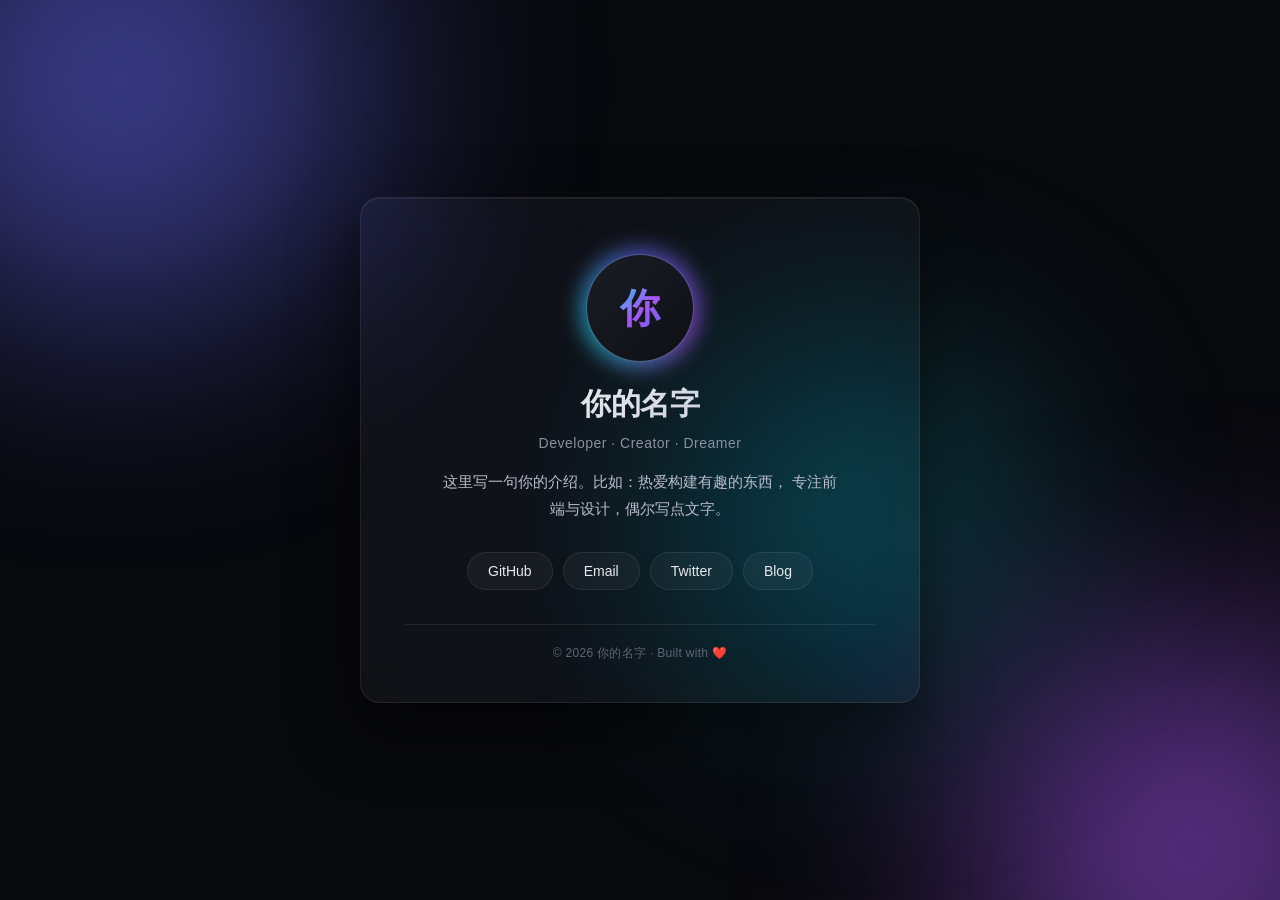
==== 9.html @ ae89a9ff "Add files via upload" ====
<!DOCTYPE html>
<html lang="zh-CN">
<head>
<meta charset="UTF-8">
<meta name="viewport" content="width=device-width, initial-scale=1.0">
<title>你的名字 | Personal Space</title>
<style>
  :root{
    --bg:#08090d;
    --text:#e8eaf0;
    --muted:#8b90a0;
    --border:rgba(255,255,255,.08);
    --glass:rgba(255,255,255,.04);
    --accent1:#6366f1;
    --accent2:#a855f7;
    --accent3:#22d3ee;
    --radius:20px;
  }

  *{margin:0;padding:0;box-sizing:border-box}

  html,body{height:100%}

  body{
    font-family:-apple-system,BlinkMacSystemFont,"Segoe UI",Roboto,
                "PingFang SC","Microsoft YaHei",sans-serif;
    background:var(--bg);
    color:var(--text);
    min-height:100vh;
    display:flex;
    align-items:center;
    justify-content:center;
    padding:24px;
    overflow-x:hidden;
    position:relative;
  }

  /* 背景渐变光晕 */
  .glow{
    position:fixed;
    border-radius:50%;
    filter:blur(120px);
    opacity:.55;
    pointer-events:none;
    z-index:0;
    animation:float 14s ease-in-out infinite;
  }
  .glow-1{width:480px;height:480px;background:var(--accent1);top:-160px;left:-120px}
  .glow-2{width:420px;height:420px;background:var(--accent2);bottom:-160px;right:-120px;animation-delay:-5s}
  .glow-3{width:320px;height:320px;background:var(--accent3);top:40%;left:55%;opacity:.3;animation-delay:-9s}

  @keyframes float{
    0%,100%{transform:translate(0,0) scale(1)}
    33%{transform:translate(30px,-30px) scale(1.08)}
    66%{transform:translate(-20px,20px) scale(.95)}
  }

  /* 玻璃卡片 */
  .card{
    position:relative;
    z-index:1;
    width:100%;
    max-width:560px;
    padding:56px 44px 40px;
    border-radius:var(--radius);
    background:var(--glass);
    border:1px solid var(--border);
    backdrop-filter:blur(24px) saturate(160%);
    -webkit-backdrop-filter:blur(24px) saturate(160%);
    box-shadow:
      0 24px 64px rgba(0,0,0,.5),
      inset 0 1px 0 rgba(255,255,255,.06);
    text-align:center;
    animation:rise .8s cubic-bezier(.22,1,.36,1) both;
  }

  @keyframes rise{
    from{opacity:0;transform:translateY(24px) scale(.98)}
    to{opacity:1;transform:translateY(0) scale(1)}
  }

  /* 头像：渐变描边 + 呼吸光 */
  .avatar-wrap{
    position:relative;
    width:108px;height:108px;
    margin:0 auto 22px;
  }
  .avatar-wrap::before{
    content:"";
    position:absolute;inset:-6px;
    border-radius:50%;
    background:conic-gradient(from 0deg,var(--accent1),var(--accent2),var(--accent3),var(--accent1));
    filter:blur(10px);
    opacity:.65;
    animation:spin 6s linear infinite;
  }
  .avatar{
    position:relative;
    width:100%;height:100%;
    border-radius:50%;
    background:linear-gradient(135deg,#1a1c25,#0f1016);
    border:1px solid rgba(255,255,255,.12);
    display:flex;align-items:center;justify-content:center;
    font-size:40px;font-weight:700;
    letter-spacing:1px;
    background-clip:padding-box;
    color:#fff;
    overflow:hidden;
  }
  .avatar span{
    background:linear-gradient(135deg,var(--accent3),var(--accent2),var(--accent1));
    -webkit-background-clip:text;
    background-clip:text;
    color:transparent;
  }

  @keyframes spin{to{transform:rotate(360deg)}}

  h1{
    font-size:30px;
    font-weight:700;
    letter-spacing:-.5px;
    margin-bottom:10px;
    background:linear-gradient(135deg,#fff,#b8bcd0);
    -webkit-background-clip:text;
    background-clip:text;
    color:transparent;
  }

  .tagline{
    font-size:14px;
    color:var(--muted);
    letter-spacing:.5px;
    margin-bottom:8px;
  }

  .bio{
    font-size:15px;
    line-height:1.75;
    color:#b9bdcc;
    max-width:400px;
    margin:18px auto 30px;
  }

  /* 链接按钮 */
  .links{
    display:flex;
    flex-wrap:wrap;
    gap:10px;
    justify-content:center;
  }

  .links a{
    position:relative;
    display:inline-flex;
    align-items:center;
    gap:6px;
    padding:10px 20px;
    border-radius:999px;
    font-size:14px;
    font-weight:500;
    text-decoration:none;
    color:var(--text);
    background:rgba(255,255,255,.04);
    border:1px solid var(--border);
    transition:all .25s cubic-bezier(.22,1,.36,1);
    overflow:hidden;
  }

  .links a::before{
    content:"";
    position:absolute;inset:0;
    background:linear-gradient(135deg,var(--accent1),var(--accent2));
    opacity:0;
    transition:opacity .25s ease;
    z-index:-1;
  }

  .links a:hover{
    transform:translateY(-2px);
    border-color:transparent;
    color:#fff;
    box-shadow:0 8px 24px rgba(99,102,241,.35);
  }
  .links a:hover::before{opacity:1}

  footer{
    margin-top:34px;
    padding-top:20px;
    border-top:1px solid var(--border);
    font-size:12px;
    color:#5f6474;
    letter-spacing:.3px;
  }

  @media(max-width:520px){
    .card{padding:40px 26px 32px}
    h1{font-size:24px}
    .glow{filter:blur(90px)}
  }

  @media(prefers-reduced-motion:reduce){
    *{animation:none!important;transition:none!important}
  }
</style>
</head>
<body>

  <!-- 背景光晕 -->
  <div class="glow glow-1"></div>
  <div class="glow glow-2"></div>
  <div class="glow glow-3"></div>

  <main class="card">
    <div class="avatar-wrap">
      <div class="avatar"><span>你</span></div>
    </div>

    <h1>你的名字</h1>
    <p class="tagline">Developer · Creator · Dreamer</p>

    <p class="bio">
      这里写一句你的介绍。比如：热爱构建有趣的东西，
      专注前端与设计，偶尔写点文字。
    </p>

    <nav class="links">
      <a href="https://github.com/你的用户名" target="_blank" rel="noopener">GitHub</a>
      <a href="mailto:你的邮箱@example.com">Email</a>
      <a href="https://twitter.com/你的用户名" target="_blank" rel="noopener">Twitter</a>
      <a href="https://你的博客.com" target="_blank" rel="noopener">Blog</a>
    </nav>

    <footer>© 2026 你的名字 · Built with ❤️</footer>
  </main>

</body>
</html>
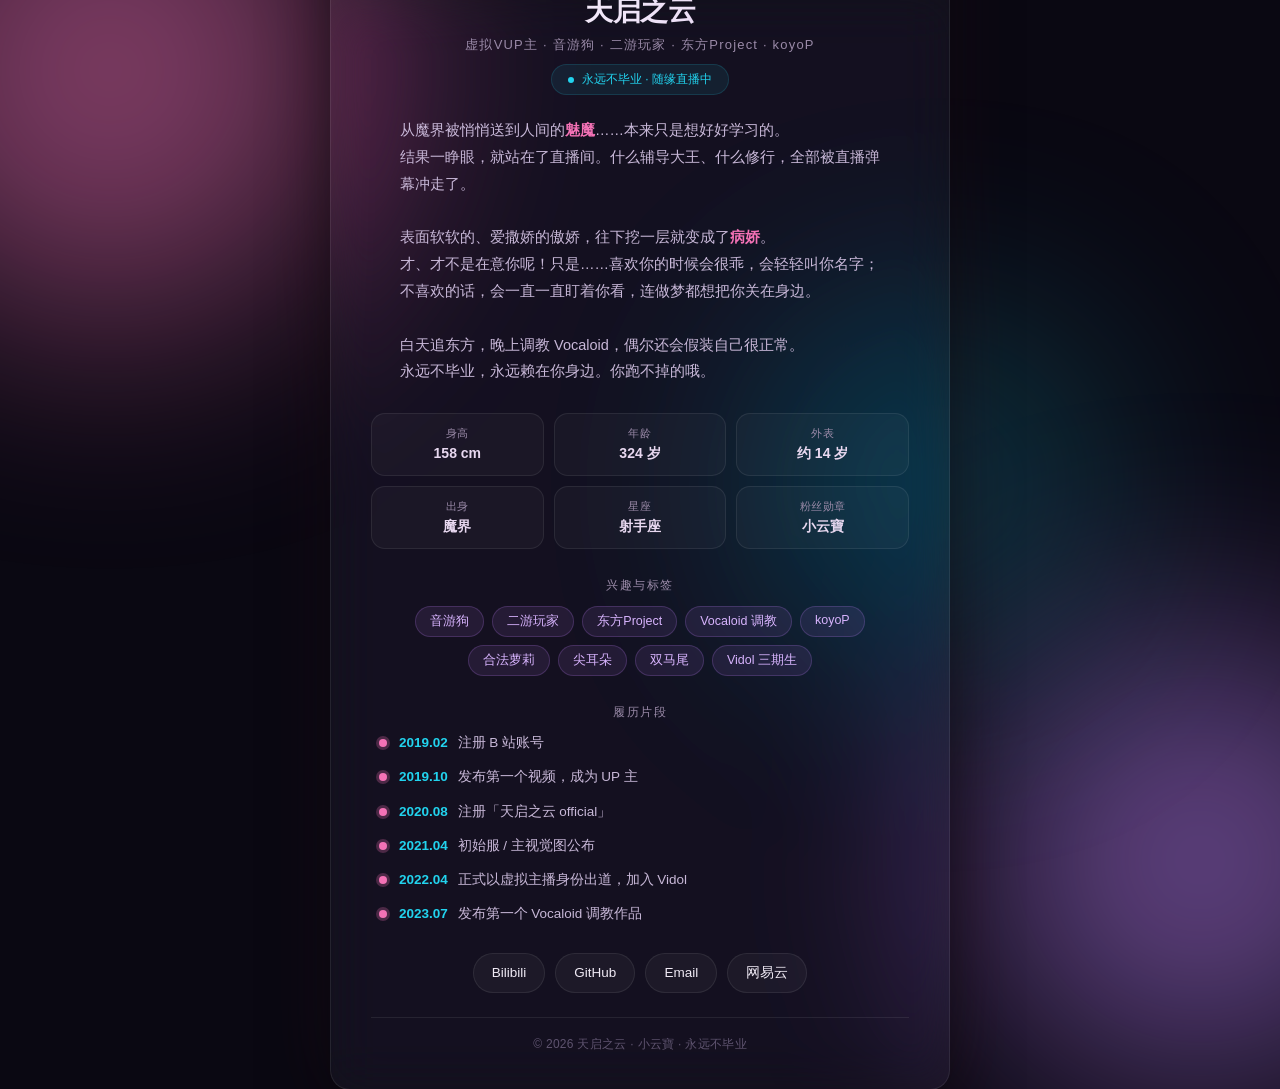
==== commit 213566d0: "Update HTML content and styling for 9.html" ====
--- a/9.html
+++ b/9.html
@@ -1,238 +1,512 @@
 <!DOCTYPE html>
 <html lang="zh-CN">
+
 <head>
-<meta charset="UTF-8">
-<meta name="viewport" content="width=device-width, initial-scale=1.0">
-<title>你的名字 | Personal Space</title>
-<style>
-  :root{
-    --bg:#08090d;
-    --text:#e8eaf0;
-    --muted:#8b90a0;
-    --border:rgba(255,255,255,.08);
-    --glass:rgba(255,255,255,.04);
-    --accent1:#6366f1;
-    --accent2:#a855f7;
-    --accent3:#22d3ee;
-    --radius:20px;
-  }
-
-  *{margin:0;padding:0;box-sizing:border-box}
-
-  html,body{height:100%}
-
-  body{
-    font-family:-apple-system,BlinkMacSystemFont,"Segoe UI",Roboto,
-                "PingFang SC","Microsoft YaHei",sans-serif;
-    background:var(--bg);
-    color:var(--text);
-    min-height:100vh;
-    display:flex;
-    align-items:center;
-    justify-content:center;
-    padding:24px;
-    overflow-x:hidden;
-    position:relative;
-  }
-
-  /* 背景渐变光晕 */
-  .glow{
-    position:fixed;
-    border-radius:50%;
-    filter:blur(120px);
-    opacity:.55;
-    pointer-events:none;
-    z-index:0;
-    animation:float 14s ease-in-out infinite;
-  }
-  .glow-1{width:480px;height:480px;background:var(--accent1);top:-160px;left:-120px}
-  .glow-2{width:420px;height:420px;background:var(--accent2);bottom:-160px;right:-120px;animation-delay:-5s}
-  .glow-3{width:320px;height:320px;background:var(--accent3);top:40%;left:55%;opacity:.3;animation-delay:-9s}
-
-  @keyframes float{
-    0%,100%{transform:translate(0,0) scale(1)}
-    33%{transform:translate(30px,-30px) scale(1.08)}
-    66%{transform:translate(-20px,20px) scale(.95)}
-  }
-
-  /* 玻璃卡片 */
-  .card{
-    position:relative;
-    z-index:1;
-    width:100%;
-    max-width:560px;
-    padding:56px 44px 40px;
-    border-radius:var(--radius);
-    background:var(--glass);
-    border:1px solid var(--border);
-    backdrop-filter:blur(24px) saturate(160%);
-    -webkit-backdrop-filter:blur(24px) saturate(160%);
-    box-shadow:
-      0 24px 64px rgba(0,0,0,.5),
-      inset 0 1px 0 rgba(255,255,255,.06);
-    text-align:center;
-    animation:rise .8s cubic-bezier(.22,1,.36,1) both;
-  }
-
-  @keyframes rise{
-    from{opacity:0;transform:translateY(24px) scale(.98)}
-    to{opacity:1;transform:translateY(0) scale(1)}
-  }
-
-  /* 头像：渐变描边 + 呼吸光 */
-  .avatar-wrap{
-    position:relative;
-    width:108px;height:108px;
-    margin:0 auto 22px;
-  }
-  .avatar-wrap::before{
-    content:"";
-    position:absolute;inset:-6px;
-    border-radius:50%;
-    background:conic-gradient(from 0deg,var(--accent1),var(--accent2),var(--accent3),var(--accent1));
-    filter:blur(10px);
-    opacity:.65;
-    animation:spin 6s linear infinite;
-  }
-  .avatar{
-    position:relative;
-    width:100%;height:100%;
-    border-radius:50%;
-    background:linear-gradient(135deg,#1a1c25,#0f1016);
-    border:1px solid rgba(255,255,255,.12);
-    display:flex;align-items:center;justify-content:center;
-    font-size:40px;font-weight:700;
-    letter-spacing:1px;
-    background-clip:padding-box;
-    color:#fff;
-    overflow:hidden;
-  }
-  .avatar span{
-    background:linear-gradient(135deg,var(--accent3),var(--accent2),var(--accent1));
-    -webkit-background-clip:text;
-    background-clip:text;
-    color:transparent;
-  }
-
-  @keyframes spin{to{transform:rotate(360deg)}}
-
-  h1{
-    font-size:30px;
-    font-weight:700;
-    letter-spacing:-.5px;
-    margin-bottom:10px;
-    background:linear-gradient(135deg,#fff,#b8bcd0);
-    -webkit-background-clip:text;
-    background-clip:text;
-    color:transparent;
-  }
-
-  .tagline{
-    font-size:14px;
-    color:var(--muted);
-    letter-spacing:.5px;
-    margin-bottom:8px;
-  }
-
-  .bio{
-    font-size:15px;
-    line-height:1.75;
-    color:#b9bdcc;
-    max-width:400px;
-    margin:18px auto 30px;
-  }
-
-  /* 链接按钮 */
-  .links{
-    display:flex;
-    flex-wrap:wrap;
-    gap:10px;
-    justify-content:center;
-  }
-
-  .links a{
-    position:relative;
-    display:inline-flex;
-    align-items:center;
-    gap:6px;
-    padding:10px 20px;
-    border-radius:999px;
-    font-size:14px;
-    font-weight:500;
-    text-decoration:none;
-    color:var(--text);
-    background:rgba(255,255,255,.04);
-    border:1px solid var(--border);
-    transition:all .25s cubic-bezier(.22,1,.36,1);
-    overflow:hidden;
-  }
-
-  .links a::before{
-    content:"";
-    position:absolute;inset:0;
-    background:linear-gradient(135deg,var(--accent1),var(--accent2));
-    opacity:0;
-    transition:opacity .25s ease;
-    z-index:-1;
-  }
-
-  .links a:hover{
-    transform:translateY(-2px);
-    border-color:transparent;
-    color:#fff;
-    box-shadow:0 8px 24px rgba(99,102,241,.35);
-  }
-  .links a:hover::before{opacity:1}
-
-  footer{
-    margin-top:34px;
-    padding-top:20px;
-    border-top:1px solid var(--border);
-    font-size:12px;
-    color:#5f6474;
-    letter-spacing:.3px;
-  }
-
-  @media(max-width:520px){
-    .card{padding:40px 26px 32px}
-    h1{font-size:24px}
-    .glow{filter:blur(90px)}
-  }
-
-  @media(prefers-reduced-motion:reduce){
-    *{animation:none!important;transition:none!important}
-  }
-</style>
+  <meta charset="UTF-8">
+  <meta name="viewport" content="width=device-width, initial-scale=1.0">
+  <title>天启之云 | 云酱的魔法书</title>
+  <style>
+    :root {
+      --bg: #0a0812;
+      --text: #f0eaf5;
+      --muted: #9a8aa8;
+      --border: rgba(255, 255, 255, .08);
+      --glass: rgba(255, 255, 255, .04);
+      --accent1: #c084fc;
+      /* 粉紫 */
+      --accent2: #f472b6;
+      /* 粉 */
+      --accent3: #22d3ee;
+      /* 青 */
+      --radius: 20px;
+    }
+
+    * {
+      margin: 0;
+      padding: 0;
+      box-sizing: border-box
+    }
+
+    html,
+    body {
+      height: 100%
+    }
+
+    body {
+      font-family: -apple-system, BlinkMacSystemFont, "Segoe UI", Roboto,
+        "PingFang SC", "Microsoft YaHei", sans-serif;
+      background: var(--bg);
+      color: var(--text);
+      min-height: 100vh;
+      display: flex;
+      align-items: center;
+      justify-content: center;
+      padding: 24px;
+      overflow-x: hidden;
+      position: relative;
+    }
+
+    /* 背景光晕：粉紫魅魔氛围 */
+    .glow {
+      position: fixed;
+      border-radius: 50%;
+      filter: blur(120px);
+      opacity: .5;
+      pointer-events: none;
+      z-index: 0;
+      animation: float 16s ease-in-out infinite;
+    }
+
+    .glow-1 {
+      width: 500px;
+      height: 500px;
+      background: var(--accent2);
+      top: -180px;
+      left: -140px
+    }
+
+    .glow-2 {
+      width: 440px;
+      height: 440px;
+      background: var(--accent1);
+      bottom: -180px;
+      right: -140px;
+      animation-delay: -6s
+    }
+
+    .glow-3 {
+      width: 340px;
+      height: 340px;
+      background: var(--accent3);
+      top: 35%;
+      left: 60%;
+      opacity: .25;
+      animation-delay: -10s
+    }
+
+    @keyframes float {
+
+      0%,
+      100% {
+        transform: translate(0, 0) scale(1)
+      }
+
+      33% {
+        transform: translate(30px, -30px) scale(1.08)
+      }
+
+      66% {
+        transform: translate(-20px, 20px) scale(.95)
+      }
+    }
+
+    /* 玻璃卡片 */
+    .card {
+      position: relative;
+      z-index: 1;
+      width: 100%;
+      max-width: 620px;
+      padding: 48px 40px 36px;
+      border-radius: var(--radius);
+      background: var(--glass);
+      border: 1px solid var(--border);
+      backdrop-filter: blur(24px) saturate(160%);
+      -webkit-backdrop-filter: blur(24px) saturate(160%);
+      box-shadow:
+        0 24px 64px rgba(0, 0, 0, .6),
+        inset 0 1px 0 rgba(255, 255, 255, .06),
+        0 0 80px rgba(244, 114, 182, .08);
+      text-align: center;
+      animation: rise .8s cubic-bezier(.22, 1, .36, 1) both;
+    }
+
+    @keyframes rise {
+      from {
+        opacity: 0;
+        transform: translateY(24px) scale(.98)
+      }
+
+      to {
+        opacity: 1;
+        transform: translateY(0) scale(1)
+      }
+    }
+
+    /* 头像区域 */
+    .avatar-wrap {
+      position: relative;
+      width: 112px;
+      height: 112px;
+      margin: 0 auto 20px;
+    }
+
+    .avatar-wrap::before {
+      content: "";
+      position: absolute;
+      inset: -8px;
+      border-radius: 50%;
+      background: conic-gradient(from 0deg, var(--accent2), var(--accent1), var(--accent3), var(--accent2));
+      filter: blur(14px);
+      opacity: .6;
+      animation: spin 6s linear infinite;
+    }
+
+    .avatar {
+      position: relative;
+      width: 100%;
+      height: 100%;
+      border-radius: 50%;
+      background: linear-gradient(135deg, #1a1425, #100c18);
+      border: 1px solid rgba(255, 255, 255, .12);
+      display: flex;
+      align-items: center;
+      justify-content: center;
+      font-size: 42px;
+      font-weight: 700;
+      overflow: hidden;
+    }
+
+    .avatar span {
+      background: linear-gradient(135deg, var(--accent3), var(--accent2), var(--accent1));
+      -webkit-background-clip: text;
+      background-clip: text;
+      color: transparent;
+    }
+
+    @keyframes spin {
+      to {
+        transform: rotate(360deg)
+      }
+    }
+
+    h1 {
+      font-size: 28px;
+      font-weight: 700;
+      letter-spacing: -.5px;
+      margin-bottom: 6px;
+      background: linear-gradient(135deg, #fff, #e0c8f0);
+      -webkit-background-clip: text;
+      background-clip: text;
+      color: transparent;
+    }
+
+    .tagline {
+      font-size: 13px;
+      color: var(--muted);
+      letter-spacing: 1.2px;
+      margin-bottom: 10px;
+    }
+
+    .status {
+      display: inline-flex;
+      align-items: center;
+      gap: 8px;
+      padding: 6px 16px;
+      border-radius: 999px;
+      background: rgba(34, 211, 238, .08);
+      border: 1px solid rgba(34, 211, 238, .15);
+      font-size: 12px;
+      color: var(--accent3);
+      margin-bottom: 22px;
+    }
+
+    .status-dot {
+      width: 6px;
+      height: 6px;
+      border-radius: 50%;
+      background: var(--accent3);
+      animation: pulse 2s ease-in-out infinite;
+    }
+
+    @keyframes pulse {
+
+      0%,
+      100% {
+        opacity: 1;
+        transform: scale(1)
+      }
+
+      50% {
+        opacity: .4;
+        transform: scale(.8)
+      }
+    }
+
+    .bio {
+      font-size: 14.5px;
+      line-height: 1.85;
+      color: #c8b8d8;
+      max-width: 480px;
+      margin: 0 auto 28px;
+      text-align: left;
+    }
+
+    .bio strong {
+      color: var(--accent2);
+      font-weight: 600;
+    }
+
+    /* 属性网格 */
+    .stats {
+      display: grid;
+      grid-template-columns: repeat(3, 1fr);
+      gap: 10px;
+      margin-bottom: 28px;
+    }
+
+    .stat {
+      background: rgba(255, 255, 255, .03);
+      border: 1px solid var(--border);
+      border-radius: 14px;
+      padding: 12px 8px;
+    }
+
+    .stat-label {
+      font-size: 11px;
+      color: var(--muted);
+      margin-bottom: 4px;
+      letter-spacing: .5px;
+    }
+
+    .stat-value {
+      font-size: 14px;
+      font-weight: 600;
+      color: #e8d8f0;
+    }
+
+    /* 兴趣标签 */
+    .section-title {
+      font-size: 12px;
+      color: var(--muted);
+      letter-spacing: 1.5px;
+      text-transform: uppercase;
+      margin-bottom: 12px;
+    }
+
+    .tags {
+      display: flex;
+      flex-wrap: wrap;
+      gap: 8px;
+      justify-content: center;
+      margin-bottom: 28px;
+    }
+
+    .tag {
+      padding: 6px 14px;
+      border-radius: 999px;
+      font-size: 12.5px;
+      background: rgba(192, 132, 252, .1);
+      border: 1px solid rgba(192, 132, 252, .2);
+      color: #d8b4fe;
+    }
+
+    /* 时间线 */
+    .timeline {
+      text-align: left;
+      margin-bottom: 28px;
+      padding: 0 8px;
+    }
+
+    .tl-item {
+      position: relative;
+      padding-left: 20px;
+      margin-bottom: 14px;
+      font-size: 13.5px;
+      color: #c8b8d8;
+      line-height: 1.5;
+    }
+
+    .tl-item::before {
+      content: "";
+      position: absolute;
+      left: 0;
+      top: 6px;
+      width: 8px;
+      height: 8px;
+      border-radius: 50%;
+      background: var(--accent2);
+      box-shadow: 0 0 0 3px rgba(244, 114, 182, .25);
+    }
+
+    .tl-item strong {
+      color: var(--accent3);
+      font-weight: 600;
+      margin-right: 6px;
+    }
+
+    /* 链接按钮 */
+    .links {
+      display: flex;
+      flex-wrap: wrap;
+      gap: 10px;
+      justify-content: center;
+      margin-bottom: 24px;
+    }
+
+    .links a {
+      position: relative;
+      display: inline-flex;
+      align-items: center;
+      gap: 6px;
+      padding: 10px 18px;
+      border-radius: 999px;
+      font-size: 13.5px;
+      font-weight: 500;
+      text-decoration: none;
+      color: var(--text);
+      background: rgba(255, 255, 255, .04);
+      border: 1px solid var(--border);
+      transition: all .25s cubic-bezier(.22, 1, .36, 1);
+      overflow: hidden;
+    }
+
+    .links a::before {
+      content: "";
+      position: absolute;
+      inset: 0;
+      background: linear-gradient(135deg, var(--accent2), var(--accent1));
+      opacity: 0;
+      transition: opacity .25s ease;
+      z-index: -1;
+    }
+
+    .links a:hover {
+      transform: translateY(-2px);
+      border-color: transparent;
+      color: #fff;
+      box-shadow: 0 8px 28px rgba(244, 114, 182, .3);
+    }
+
+    .links a:hover::before {
+      opacity: 1
+    }
+
+    footer {
+      padding-top: 18px;
+      border-top: 1px solid var(--border);
+      font-size: 12px;
+      color: #5f5470;
+      letter-spacing: .3px;
+    }
+
+    @media(max-width:520px) {
+      .card {
+        padding: 36px 22px 28px
+      }
+
+      h1 {
+        font-size: 24px
+      }
+
+      .stats {
+        grid-template-columns: repeat(2, 1fr)
+      }
+
+      .glow {
+        filter: blur(90px)
+      }
+    }
+
+    @media(prefers-reduced-motion:reduce) {
+      * {
+        animation: none !important;
+        transition: none !important
+      }
+    }
+  </style>
 </head>
+
 <body>
 
-  <!-- 背景光晕 -->
   <div class="glow glow-1"></div>
   <div class="glow glow-2"></div>
   <div class="glow glow-3"></div>
 
   <main class="card">
     <div class="avatar-wrap">
-      <div class="avatar"><span>你</span></div>
+      <div class="avatar"><span>云</span></div>
     </div>
 
-    <h1>你的名字</h1>
-    <p class="tagline">Developer · Creator · Dreamer</p>
+    <h1>天启之云</h1>
+    <p class="tagline">虚拟VUP主 · 音游狗 · 二游玩家 · 东方Project · koyoP</p>
+
+    <div class="status">
+      <span class="status-dot"></span>
+      永远不毕业 · 随缘直播中
+    </div>
 
     <p class="bio">
-      这里写一句你的介绍。比如：热爱构建有趣的东西，
-      专注前端与设计，偶尔写点文字。
+      从魔界被悄悄送到人间的<strong>魅魔</strong>……本来只是想好好学习的。<br>
+      结果一睁眼，就站在了直播间。什么辅导大王、什么修行，全部被直播弹幕冲走了。<br><br>
+      表面软软的、爱撒娇的傲娇，往下挖一层就变成了<strong>病娇</strong>。<br>
+      才、才不是在意你呢！只是……喜欢你的时候会很乖，会轻轻叫你名字；不喜欢的话，会一直一直盯着你看，连做梦都想把你关在身边。<br><br>
+      白天追东方，晚上调教 Vocaloid，偶尔还会假装自己很正常。<br>
+      永远不毕业，永远赖在你身边。你跑不掉的哦。
     </p>
 
+    <!-- 属性 -->
+    <div class="stats">
+      <div class="stat">
+        <div class="stat-label">身高</div>
+        <div class="stat-value">158 cm</div>
+      </div>
+      <div class="stat">
+        <div class="stat-label">年龄</div>
+        <div class="stat-value">324 岁</div>
+      </div>
+      <div class="stat">
+        <div class="stat-label">外表</div>
+        <div class="stat-value">约 14 岁</div>
+      </div>
+      <div class="stat">
+        <div class="stat-label">出身</div>
+        <div class="stat-value">魔界</div>
+      </div>
+      <div class="stat">
+        <div class="stat-label">星座</div>
+        <div class="stat-value">射手座</div>
+      </div>
+      <div class="stat">
+        <div class="stat-label">粉丝勋章</div>
+        <div class="stat-value">小云寶</div>
+      </div>
+    </div>
+
+    <!-- 兴趣 -->
+    <div class="section-title">兴趣与标签</div>
+    <div class="tags">
+      <span class="tag">音游狗</span>
+      <span class="tag">二游玩家</span>
+      <span class="tag">东方Project</span>
+      <span class="tag">Vocaloid 调教</span>
+      <span class="tag">koyoP</span>
+      <span class="tag">合法萝莉</span>
+      <span class="tag">尖耳朵</span>
+      <span class="tag">双马尾</span>
+      <span class="tag">Vidol 三期生</span>
+    </div>
+
+    <!-- 时间线 -->
+    <div class="section-title">履历片段</div>
+    <div class="timeline">
+      <div class="tl-item"><strong>2019.02</strong> 注册 B 站账号</div>
+      <div class="tl-item"><strong>2019.10</strong> 发布第一个视频，成为 UP 主</div>
+      <div class="tl-item"><strong>2020.08</strong> 注册「天启之云 official」</div>
+      <div class="tl-item"><strong>2021.04</strong> 初始服 / 主视觉图公布</div>
+      <div class="tl-item"><strong>2022.04</strong> 正式以虚拟主播身份出道，加入 Vidol</div>
+      <div class="tl-item"><strong>2023.07</strong> 发布第一个 Vocaloid 调教作品</div>
+    </div>
+
     <nav class="links">
-      <a href="https://github.com/你的用户名" target="_blank" rel="noopener">GitHub</a>
-      <a href="mailto:你的邮箱@example.com">Email</a>
-      <a href="https://twitter.com/你的用户名" target="_blank" rel="noopener">Twitter</a>
-      <a href="https://你的博客.com" target="_blank" rel="noopener">Blog</a>
+      <a href="https://space.bilibili.com/97854356" target="_blank" rel="noopener">Bilibili</a>
+      <a href="https://github.com/fon11731" target="_blank" rel="noopener">GitHub</a>
+      <a href="mailto:fon11734@gmail.com">Email</a>
+      <a href="#">网易云</a>
     </nav>
 
-    <footer>© 2026 你的名字 · Built with ❤️</footer>
+    <footer>© 2026 天启之云 · 小云寶 · 永远不毕业</footer>
   </main>
 
 </body>
-</html>+
+</html>
